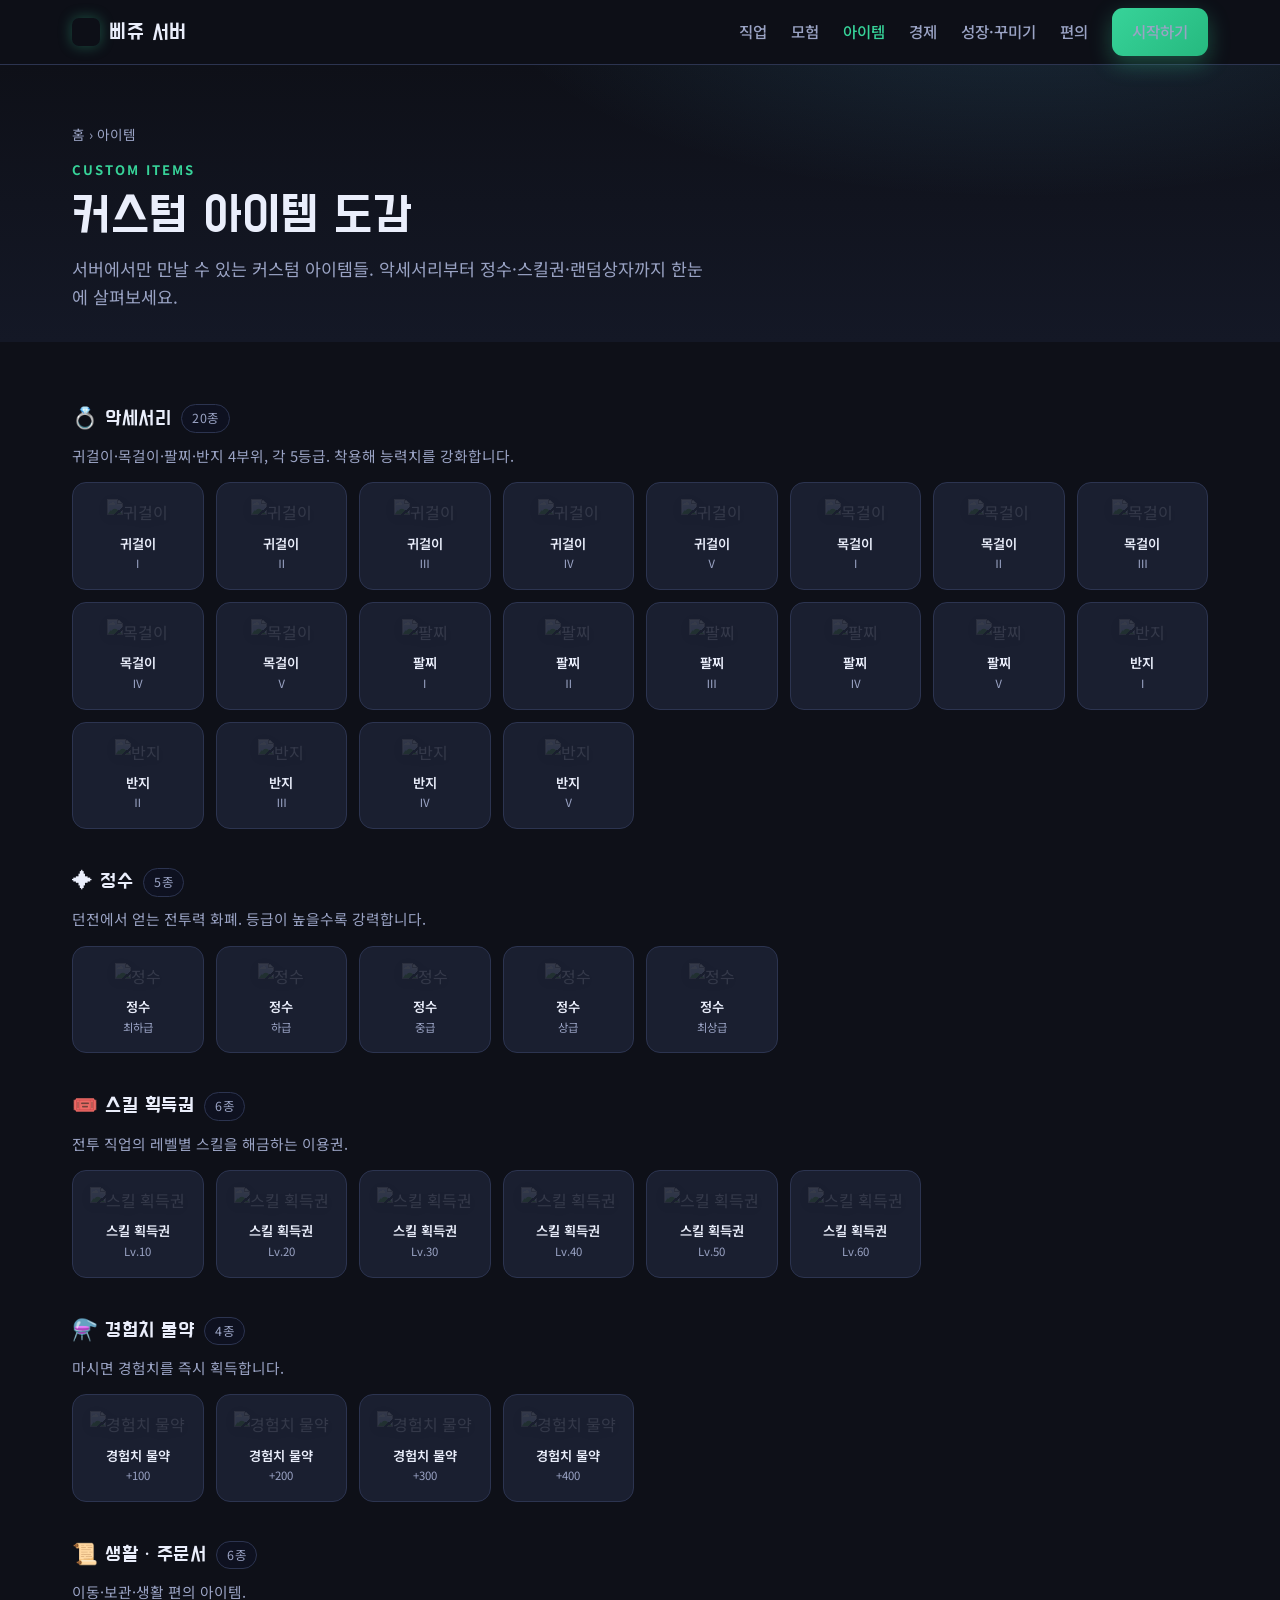
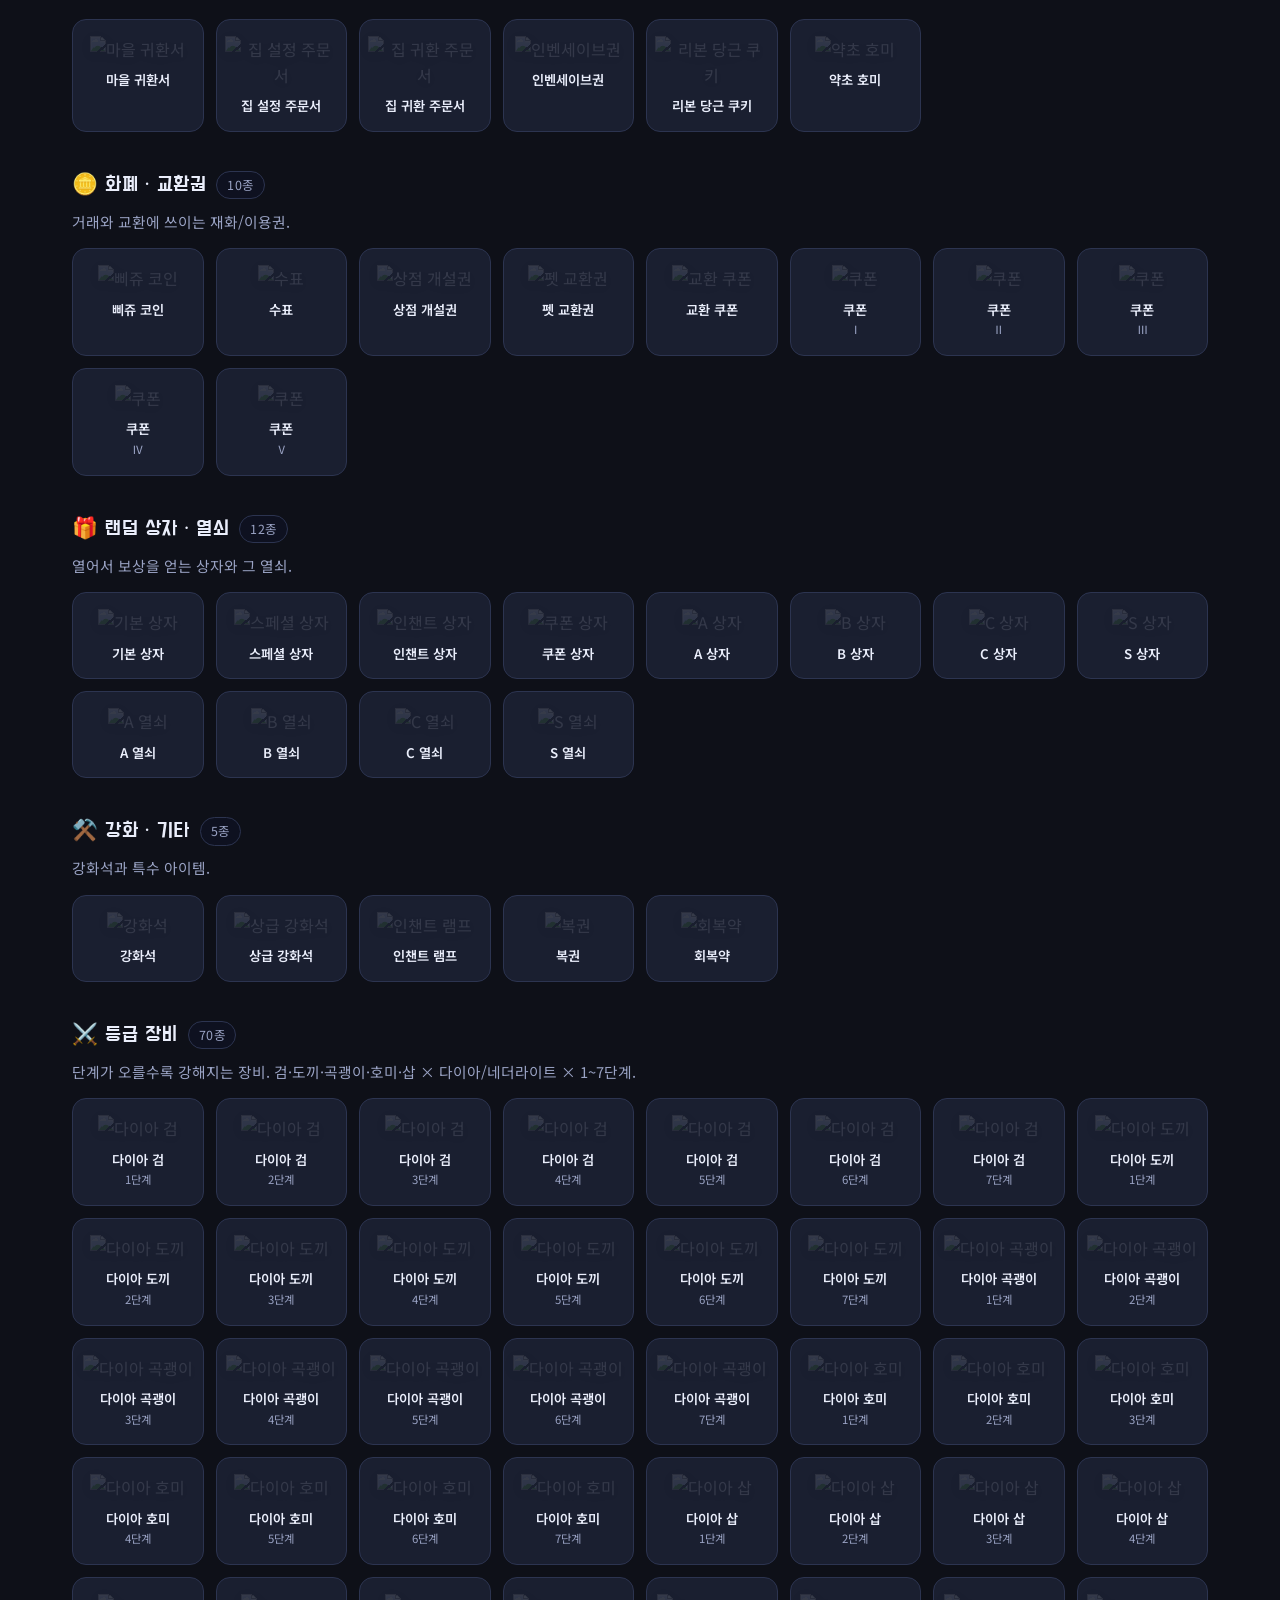
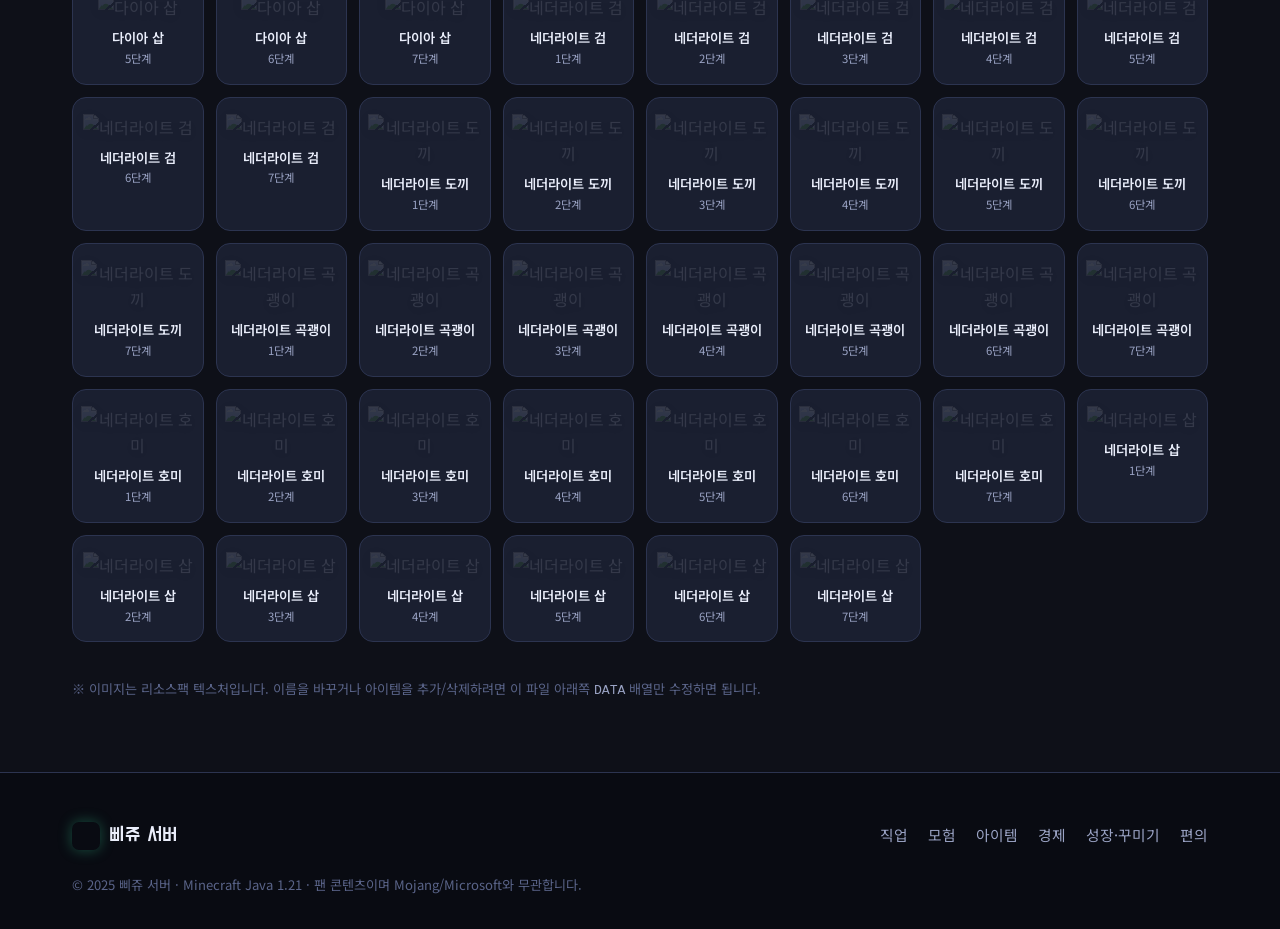
==== items.html @ da5d356c "Add files via upload" ====
<!DOCTYPE html>
<html lang="ko">
<head>
<meta charset="UTF-8">
<meta name="viewport" content="width=device-width, initial-scale=1.0">
<title>아이템 · 삐쥬 서버</title>
<link rel="preconnect" href="https://fonts.googleapis.com">
<link rel="preconnect" href="https://fonts.gstatic.com" crossorigin>
<link href="https://fonts.googleapis.com/css2?family=Do+Hyeon&family=Noto+Sans+KR:wght@400;500;700;900&display=swap" rel="stylesheet">
<link rel="stylesheet" href="style.css">
</head>
<body>

<header>
  <div class="wrap nav">
    <a class="brand" href="index.html"><span class="cube"></span>삐쥬 서버</a>
    <nav class="menu" id="menu">
      <a href="jobs.html">직업</a>
      <a href="adventure.html">모험</a>
      <a href="items.html" class="active">아이템</a>
      <a href="economy.html">경제</a>
      <a href="customize.html">성장·꾸미기</a>
      <a href="features.html">편의</a>
      <a class="btn btn-primary" href="index.html#join">시작하기</a>
    </nav>
    <button class="navtoggle" id="navtoggle" aria-label="메뉴">☰</button>
  </div>
</header>

<section class="pagehero">
  <div class="wrap reveal">
    <div class="crumb"><a href="index.html">홈</a> › 아이템</div>
    <div class="eyebrow">CUSTOM ITEMS</div>
    <h1>커스텀 아이템 도감</h1>
    <p>서버에서만 만날 수 있는 커스텀 아이템들. 악세서리부터 정수·스킬권·랜덤상자까지 한눈에 살펴보세요.</p>
  </div>
</section>

<section class="block">
  <div class="wrap">
    <div id="gallery"></div>
    <p style="color:#5a6489;font-size:.82rem;margin-top:10px">※ 이미지는 리소스팩 텍스처입니다. 이름을 바꾸거나 아이템을 추가/삭제하려면 이 파일 아래쪽 <code style="color:var(--muted)">DATA</code> 배열만 수정하면 됩니다.</p>
  </div>
</section>

<footer>
  <div class="wrap">
    <div class="foot">
      <a class="brand" href="index.html"><span class="cube"></span>삐쥬 서버</a>
      <div class="links">
        <a href="jobs.html">직업</a><a href="adventure.html">모험</a>
        <a href="items.html">아이템</a><a href="economy.html">경제</a>
        <a href="customize.html">성장·꾸미기</a><a href="features.html">편의</a>
      </div>
    </div>
    <div class="copyright">© 2025 삐쥬 서버 · Minecraft Java 1.21 · 팬 콘텐츠이며 Mojang/Microsoft와 무관합니다.</div>
  </div>
</footer>

<!-- ================== 아이템 데이터 (여기만 수정하면 됩니다) ================== -->
<script>
  // img = images/items/<여기>.png  ·  name = 표시 이름  ·  sub = 작은 보조 텍스트(선택)
  const DATA = [
    { cat:"악세서리", icon:"💍", desc:"귀걸이·목걸이·팔찌·반지 4부위, 각 5등급. 착용해 능력치를 강화합니다.", items:[
      {img:"earringa",name:"귀걸이",sub:"Ⅰ"},{img:"earringb",name:"귀걸이",sub:"Ⅱ"},{img:"earringc",name:"귀걸이",sub:"Ⅲ"},{img:"earringd",name:"귀걸이",sub:"Ⅳ"},{img:"earringe",name:"귀걸이",sub:"Ⅴ"},
      {img:"necklacea",name:"목걸이",sub:"Ⅰ"},{img:"necklaceb",name:"목걸이",sub:"Ⅱ"},{img:"necklacec",name:"목걸이",sub:"Ⅲ"},{img:"necklaced",name:"목걸이",sub:"Ⅳ"},{img:"necklacee",name:"목걸이",sub:"Ⅴ"},
      {img:"braceleta",name:"팔찌",sub:"Ⅰ"},{img:"braceletb",name:"팔찌",sub:"Ⅱ"},{img:"braceletc",name:"팔찌",sub:"Ⅲ"},{img:"braceletd",name:"팔찌",sub:"Ⅳ"},{img:"bracelete",name:"팔찌",sub:"Ⅴ"},
      {img:"ringa",name:"반지",sub:"Ⅰ"},{img:"ringb",name:"반지",sub:"Ⅱ"},{img:"ringc",name:"반지",sub:"Ⅲ"},{img:"ringd",name:"반지",sub:"Ⅳ"},{img:"ringe",name:"반지",sub:"Ⅴ"},
    ]},
    { cat:"정수", icon:"✦", desc:"던전에서 얻는 전투력 화폐. 등급이 높을수록 강력합니다.", items:[
      {img:"essence_1",name:"정수",sub:"최하급"},{img:"essence_2",name:"정수",sub:"하급"},{img:"essence_3",name:"정수",sub:"중급"},{img:"essence_4",name:"정수",sub:"상급"},{img:"essence_5",name:"정수",sub:"최상급"},
    ]},
    { cat:"스킬 획득권", icon:"🎟️", desc:"전투 직업의 레벨별 스킬을 해금하는 이용권.", items:[
      {img:"skill_10",name:"스킬 획득권",sub:"Lv.10"},{img:"skill_20",name:"스킬 획득권",sub:"Lv.20"},{img:"skill_30",name:"스킬 획득권",sub:"Lv.30"},
      {img:"skill_40",name:"스킬 획득권",sub:"Lv.40"},{img:"skill_50",name:"스킬 획득권",sub:"Lv.50"},{img:"skill_60",name:"스킬 획득권",sub:"Lv.60"},
    ]},
    { cat:"경험치 물약", icon:"⚗️", desc:"마시면 경험치를 즉시 획득합니다.", items:[
      {img:"exp_100",name:"경험치 물약",sub:"+100"},{img:"exp_200",name:"경험치 물약",sub:"+200"},{img:"exp_300",name:"경험치 물약",sub:"+300"},{img:"exp_400",name:"경험치 물약",sub:"+400"},
    ]},
    { cat:"생활 · 주문서", icon:"📜", desc:"이동·보관·생활 편의 아이템.", items:[
      {img:"reture",name:"마을 귀환서"},{img:"home1",name:"집 설정 주문서"},{img:"home2",name:"집 귀환 주문서"},
      {img:"inv_save",name:"인벤세이브권"},{img:"rd_cookie",name:"리본 당근 쿠키"},{img:"herb_hoe",name:"약초 호미"},
    ]},
    { cat:"화폐 · 교환권", icon:"🪙", desc:"거래와 교환에 쓰이는 재화/이용권.", items:[
      {img:"ppizoo_coin",name:"삐쥬 코인"},{img:"check",name:"수표"},{img:"usershop",name:"상점 개설권"},
      {img:"petcoupon",name:"펫 교환권"},{img:"cmcoupon",name:"교환 쿠폰"},
      {img:"coupon_1",name:"쿠폰",sub:"Ⅰ"},{img:"coupon_2",name:"쿠폰",sub:"Ⅱ"},{img:"coupon_3",name:"쿠폰",sub:"Ⅲ"},{img:"coupon_4",name:"쿠폰",sub:"Ⅳ"},{img:"coupon_5",name:"쿠폰",sub:"Ⅴ"},
    ]},
    { cat:"랜덤 상자 · 열쇠", icon:"🎁", desc:"열어서 보상을 얻는 상자와 그 열쇠.", items:[
      {img:"basic_box",name:"기본 상자"},{img:"special_box",name:"스페셜 상자"},{img:"enchant_box",name:"인챈트 상자"},{img:"coupon_chest",name:"쿠폰 상자"},
      {img:"a_box",name:"A 상자"},{img:"b_box",name:"B 상자"},{img:"c_box",name:"C 상자"},{img:"s_box",name:"S 상자"},
      {img:"akey",name:"A 열쇠"},{img:"bkey",name:"B 열쇠"},{img:"ckey",name:"C 열쇠"},{img:"skey",name:"S 열쇠"},
    ]},
    { cat:"강화 · 기타", icon:"⚒️", desc:"강화석과 특수 아이템.", items:[
      {img:"estone",name:"강화석"},{img:"ecstone",name:"상급 강화석"},{img:"enchlemp",name:"인챈트 램프"},{img:"lottery",name:"복권"},{img:"health",name:"회복약"},
    ]},
  ];

  // ---- 등급 장비 70종 자동 생성 (다이아/네더라이트 · 검/도끼/곡괭이/호미/삽 · 1~7단계) ----
  const _tools=[["검","sword"],["도끼","axe"],["곡괭이","pickaxe"],["호미","hoe"],["삽","shovel"]];
  const _mats=[["다이아","diamond"],["네더라이트","netherite"]];
  const _gear=[];
  _mats.forEach(([mk,me])=>_tools.forEach(([tk,te])=>{ for(let i=1;i<=7;i++) _gear.push({img:`${me}_${te}_${i}`,name:`${mk} ${tk}`,sub:`${i}단계`}); }));
  DATA.push({ cat:"등급 장비", icon:"⚔️", desc:"단계가 오를수록 강해지는 장비. 검·도끼·곡괭이·호미·삽 × 다이아/네더라이트 × 1~7단계.", items:_gear });

  // ---- 렌더링 ----
  const tex = img => `images/items/${img}.png`;
  const card = it => `<div class="itemcard reveal"><img class="tex" src="${tex(it.img)}" alt="${it.name}" loading="lazy" onerror="this.style.opacity='.12'"><span class="nm">${it.name}</span>${it.sub?`<span class="sub">${it.sub}</span>`:''}</div>`;
  document.getElementById('gallery').innerHTML = DATA.map(c => `
    <div class="itemcat">
      <h2>${c.icon||''} ${c.cat} <span class="cnt">${c.items.length}종</span></h2>
      ${c.desc?`<p class="desc">${c.desc}</p>`:''}
      <div class="itemgrid">${c.items.map(card).join('')}</div>
    </div>`).join('');
</script>
<script src="script.js"></script>
</body>
</html>
---- style.css ----
/* ============================================================
   삐쥬 서버 사이트 공통 스타일
   색/폰트는 :root 변수에서 한 번에 바꿀 수 있어요.
   ============================================================ */
:root{
  --bg:#0e1018; --bg2:#141826; --card:#1a1f30; --card2:#212740;
  --line:#2c3450; --text:#eaeefb; --muted:#9aa3c4;
  --emerald:#37d399; --gold:#ffce56; --violet:#9b7bff; --rose:#ff6b8b; --sky:#5ec6ff;
  --shadow:0 18px 40px rgba(0,0,0,.45);
  --maxw:1180px;
}
*{box-sizing:border-box;margin:0;padding:0}
html{scroll-behavior:smooth}
body{font-family:"Noto Sans KR",system-ui,sans-serif;background:var(--bg);color:var(--text);
  line-height:1.65;-webkit-font-smoothing:antialiased;overflow-x:hidden}
h1,h2,h3,.brand,.display{font-family:"Do Hyeon","Noto Sans KR",sans-serif;font-weight:400;letter-spacing:.5px}
a{color:inherit;text-decoration:none}
.wrap{max-width:var(--maxw);margin:0 auto;padding:0 22px}
.accent{color:var(--emerald)}

/* ===== NAV ===== */
header{position:sticky;top:0;z-index:50;backdrop-filter:blur(12px);
  background:rgba(14,16,24,.72);border-bottom:1px solid var(--line)}
.nav{display:flex;align-items:center;justify-content:space-between;height:64px}
.brand{font-size:1.4rem;display:flex;align-items:center;gap:9px}
.brand .cube{width:28px;height:28px;border-radius:7px;
  background:url('images/pack.png') center/cover;box-shadow:0 0 14px rgba(55,211,153,.35)}
.menu{display:flex;gap:24px;align-items:center}
.menu a{color:var(--muted);font-size:.97rem;font-weight:500;transition:color .2s}
.menu a:hover,.menu a.active{color:var(--text)}
.menu a.active{color:var(--emerald)}
.btn{display:inline-flex;align-items:center;gap:8px;padding:11px 20px;border-radius:11px;
  font-weight:700;font-size:.95rem;cursor:pointer;border:none;transition:transform .15s,box-shadow .2s}
.btn-primary{background:linear-gradient(135deg,var(--emerald),#26b97f);color:#06241a;box-shadow:0 8px 22px rgba(55,211,153,.32)}
.btn-primary:hover{transform:translateY(-2px);box-shadow:0 12px 28px rgba(55,211,153,.45)}
.btn-ghost{background:var(--card2);color:var(--text);border:1px solid var(--line)}
.btn-ghost:hover{transform:translateY(-2px);background:#283058}
.navtoggle{display:none;background:none;border:none;color:var(--text);font-size:1.6rem;cursor:pointer}

/* ===== HERO (홈) ===== */
.hero{position:relative;padding:84px 0 70px;overflow:hidden}
.hero::before{content:"";position:absolute;inset:0;z-index:-2;
  background:radial-gradient(1100px 480px at 70% -10%,rgba(155,123,255,.25),transparent 60%),
             radial-gradient(900px 460px at 8% 20%,rgba(55,211,153,.18),transparent 60%),
             linear-gradient(180deg,var(--bg),var(--bg2))}
.hero-grid{display:grid;grid-template-columns:1.05fr .95fr;gap:46px;align-items:center}
.tagline{display:inline-flex;gap:8px;align-items:center;background:var(--card);border:1px solid var(--line);
  padding:7px 14px;border-radius:999px;font-size:.85rem;color:var(--muted);font-weight:600;margin-bottom:20px}
.tagline .dot{width:8px;height:8px;border-radius:50%;background:var(--emerald);box-shadow:0 0 10px var(--emerald)}
.hero h1{font-size:clamp(2.6rem,6vw,4.4rem);line-height:1.08;margin-bottom:18px}
.hero h1 .g{background:linear-gradient(120deg,var(--emerald),var(--gold));-webkit-background-clip:text;background-clip:text;color:transparent}
.hero p.lead{font-size:1.12rem;color:var(--muted);max-width:520px;margin-bottom:28px}
.hero-cta{display:flex;gap:14px;flex-wrap:wrap;align-items:center}
.ipbox{margin-top:22px;display:inline-flex;align-items:center;gap:12px;background:#0a0c14;border:1px dashed var(--line);
  padding:12px 16px;border-radius:12px;font-size:.95rem}
.ipbox b{font-family:"Do Hyeon";letter-spacing:1px;color:var(--emerald)}
.ipbox .copy{color:var(--muted);font-size:.82rem}

/* ===== PAGE HERO (서브 페이지 머리말) ===== */
.pagehero{position:relative;padding:58px 0 30px;overflow:hidden}
.pagehero::before{content:"";position:absolute;inset:0;z-index:-2;
  background:radial-gradient(900px 360px at 80% -30%,rgba(94,198,255,.16),transparent 60%),
             linear-gradient(180deg,var(--bg),var(--bg2))}
.pagehero .eyebrow{margin-bottom:8px}
.pagehero h1{font-size:clamp(2rem,5vw,3.1rem);line-height:1.12;margin-bottom:10px}
.pagehero p{color:var(--muted);font-size:1.08rem;max-width:640px}
.crumb{color:var(--muted);font-size:.85rem;margin-bottom:14px}
.crumb a:hover{color:var(--text)}

/* ===== IMAGE SLOT ===== */
.shot{position:relative;border-radius:18px;overflow:hidden;background:#0b0d18;
  border:2px dashed var(--line);min-height:230px;display:grid;place-items:center;box-shadow:var(--shadow)}
.shot::before{content:"📷  images/" attr(data-img);position:absolute;z-index:0;color:#5a6489;
  font-size:.88rem;font-weight:600;text-align:center;padding:12px}
.shot img{position:relative;z-index:1;width:100%;height:100%;object-fit:cover;display:block;min-height:230px}
.hero .shot,.hero .shot img{min-height:330px}

/* ===== SECTION ===== */
section.block{padding:60px 0;position:relative}
section.block.alt{background:var(--bg2)}
.eyebrow{color:var(--emerald);font-weight:700;letter-spacing:2px;font-size:.82rem;text-transform:uppercase;margin-bottom:10px}
.head{max-width:680px;margin-bottom:36px}
.head h2{font-size:clamp(1.7rem,4vw,2.4rem);line-height:1.15;margin-bottom:12px}
.head p{color:var(--muted);font-size:1.05rem}

.grid{display:grid;gap:18px}
.g2{grid-template-columns:repeat(2,1fr)}
.g3{grid-template-columns:repeat(3,1fr)}
.g4{grid-template-columns:repeat(4,1fr)}

.card{background:var(--card);border:1px solid var(--line);border-radius:16px;padding:24px;
  transition:transform .2s,border-color .2s,background .2s}
.card:hover{transform:translateY(-5px);border-color:#3a4570;background:var(--card2)}
.card .ic{font-size:2rem;display:inline-grid;place-items:center;width:54px;height:54px;border-radius:13px;
  background:#0e1120;border:1px solid var(--line);margin-bottom:15px}
.card h3{font-size:1.22rem;margin-bottom:8px}
.card p{color:var(--muted);font-size:.95rem}
.card .tags{margin-top:14px;display:flex;flex-wrap:wrap;gap:7px}
.tag{font-size:.76rem;font-weight:600;color:var(--muted);background:#0e1120;border:1px solid var(--line);padding:4px 10px;border-radius:999px}
/* 클릭 가능한 카테고리 카드 (홈) */
a.card{display:block}
a.card .more{margin-top:14px;color:var(--emerald);font-weight:700;font-size:.9rem}

.split{display:grid;grid-template-columns:1fr 1fr;gap:40px;align-items:center}
.featlist{display:flex;flex-direction:column;gap:16px}
.feat{display:flex;gap:14px;align-items:flex-start}
.feat .fic{flex:0 0 auto;width:42px;height:42px;border-radius:11px;display:grid;place-items:center;font-size:1.25rem;
  background:#0e1120;border:1px solid var(--line)}
.feat h4{font-size:1.05rem;margin-bottom:3px}
.feat p{color:var(--muted);font-size:.92rem}

.subhead{margin:28px 0 14px;color:var(--muted);font-size:1.05rem}

/* 경제 화폐 */
.coins{display:grid;grid-template-columns:1fr 1fr;gap:18px}
.coin{border-radius:16px;padding:26px;border:1px solid var(--line)}
.coin.ess{background:linear-gradient(160deg,rgba(155,123,255,.16),var(--card));border-color:#43386f}
.coin.gold{background:linear-gradient(160deg,rgba(255,206,86,.14),var(--card));border-color:#5c4f23}
.coin .big{font-family:"Do Hyeon";font-size:1.5rem;margin-bottom:6px}
.coin.ess .big{color:var(--violet)} .coin.gold .big{color:var(--gold)}
.coin p{color:var(--muted);font-size:.95rem}

/* 던전 */
.dungeons{display:grid;grid-template-columns:repeat(5,1fr);gap:12px}
.dg{background:var(--card);border:1px solid var(--line);border-radius:14px;padding:18px 14px;text-align:center;transition:transform .2s}
.dg:hover{transform:translateY(-4px);border-color:#3a4570}
.dg .n{font-size:.74rem;color:var(--emerald);font-weight:700;letter-spacing:1px}
.dg .e{font-size:1.7rem;margin:8px 0}
.dg .t{font-size:.92rem;font-weight:700}
.dg .lv{font-size:.74rem;color:var(--muted);margin-top:3px}

/* footer */
footer{background:#090b12;border-top:1px solid var(--line);padding:46px 0 34px;margin-top:10px}
.foot{display:flex;justify-content:space-between;gap:24px;flex-wrap:wrap;align-items:center}
.foot .brand{font-size:1.25rem}
.foot .links{display:flex;gap:20px;color:var(--muted);font-size:.92rem;flex-wrap:wrap}
.foot .links a:hover{color:var(--text)}
.copyright{color:#5a6489;font-size:.82rem;margin-top:22px}

/* ===== 아이템 갤러리 ===== */
.itemcat{margin-bottom:36px}
.itemcat h2{font-family:"Do Hyeon";font-size:1.3rem;margin-bottom:14px;display:flex;align-items:center;gap:10px;flex-wrap:wrap}
.itemcat h2 .cnt{font-family:"Noto Sans KR";font-size:.78rem;color:var(--muted);background:#0e1120;border:1px solid var(--line);padding:3px 10px;border-radius:999px}
.itemcat .desc{color:var(--muted);font-size:.92rem;margin:-6px 0 14px}
.itemgrid{display:grid;grid-template-columns:repeat(auto-fill,minmax(116px,1fr));gap:12px}
.itemcard{background:var(--card);border:1px solid var(--line);border-radius:14px;padding:16px 8px;text-align:center;
  transition:transform .18s,border-color .18s,background .18s}
.itemcard:hover{transform:translateY(-4px);border-color:#3a4570;background:var(--card2)}
.itemcard .tex{width:52px;height:52px;object-fit:contain;image-rendering:pixelated;
  margin-bottom:9px;filter:drop-shadow(0 3px 6px rgba(0,0,0,.45))}
.itemcard .nm{display:block;font-size:.83rem;font-weight:600;line-height:1.32}
.itemcard .sub{display:block;font-size:.71rem;color:var(--muted);margin-top:2px}

/* reveal */
.reveal{opacity:0;transform:translateY(26px);transition:opacity .7s ease,transform .7s ease}
.reveal.in{opacity:1;transform:none}

/* responsive */
@media(max-width:900px){
  .hero-grid,.split{grid-template-columns:1fr;gap:28px}
  .g4,.g3{grid-template-columns:repeat(2,1fr)}
  .dungeons{grid-template-columns:repeat(2,1fr)}
  .coins{grid-template-columns:1fr}
  .menu{position:fixed;inset:64px 0 auto 0;background:rgba(12,14,22,.98);flex-direction:column;gap:0;
    padding:8px 0;border-bottom:1px solid var(--line);display:none}
  .menu.open{display:flex}
  .menu a{width:100%;padding:14px 22px}
  .menu .btn{margin:10px 22px}
  .navtoggle{display:block}
}
@media(max-width:560px){
  .g4,.g3,.g2,.dungeons{grid-template-columns:1fr}
  section.block{padding:46px 0}
}
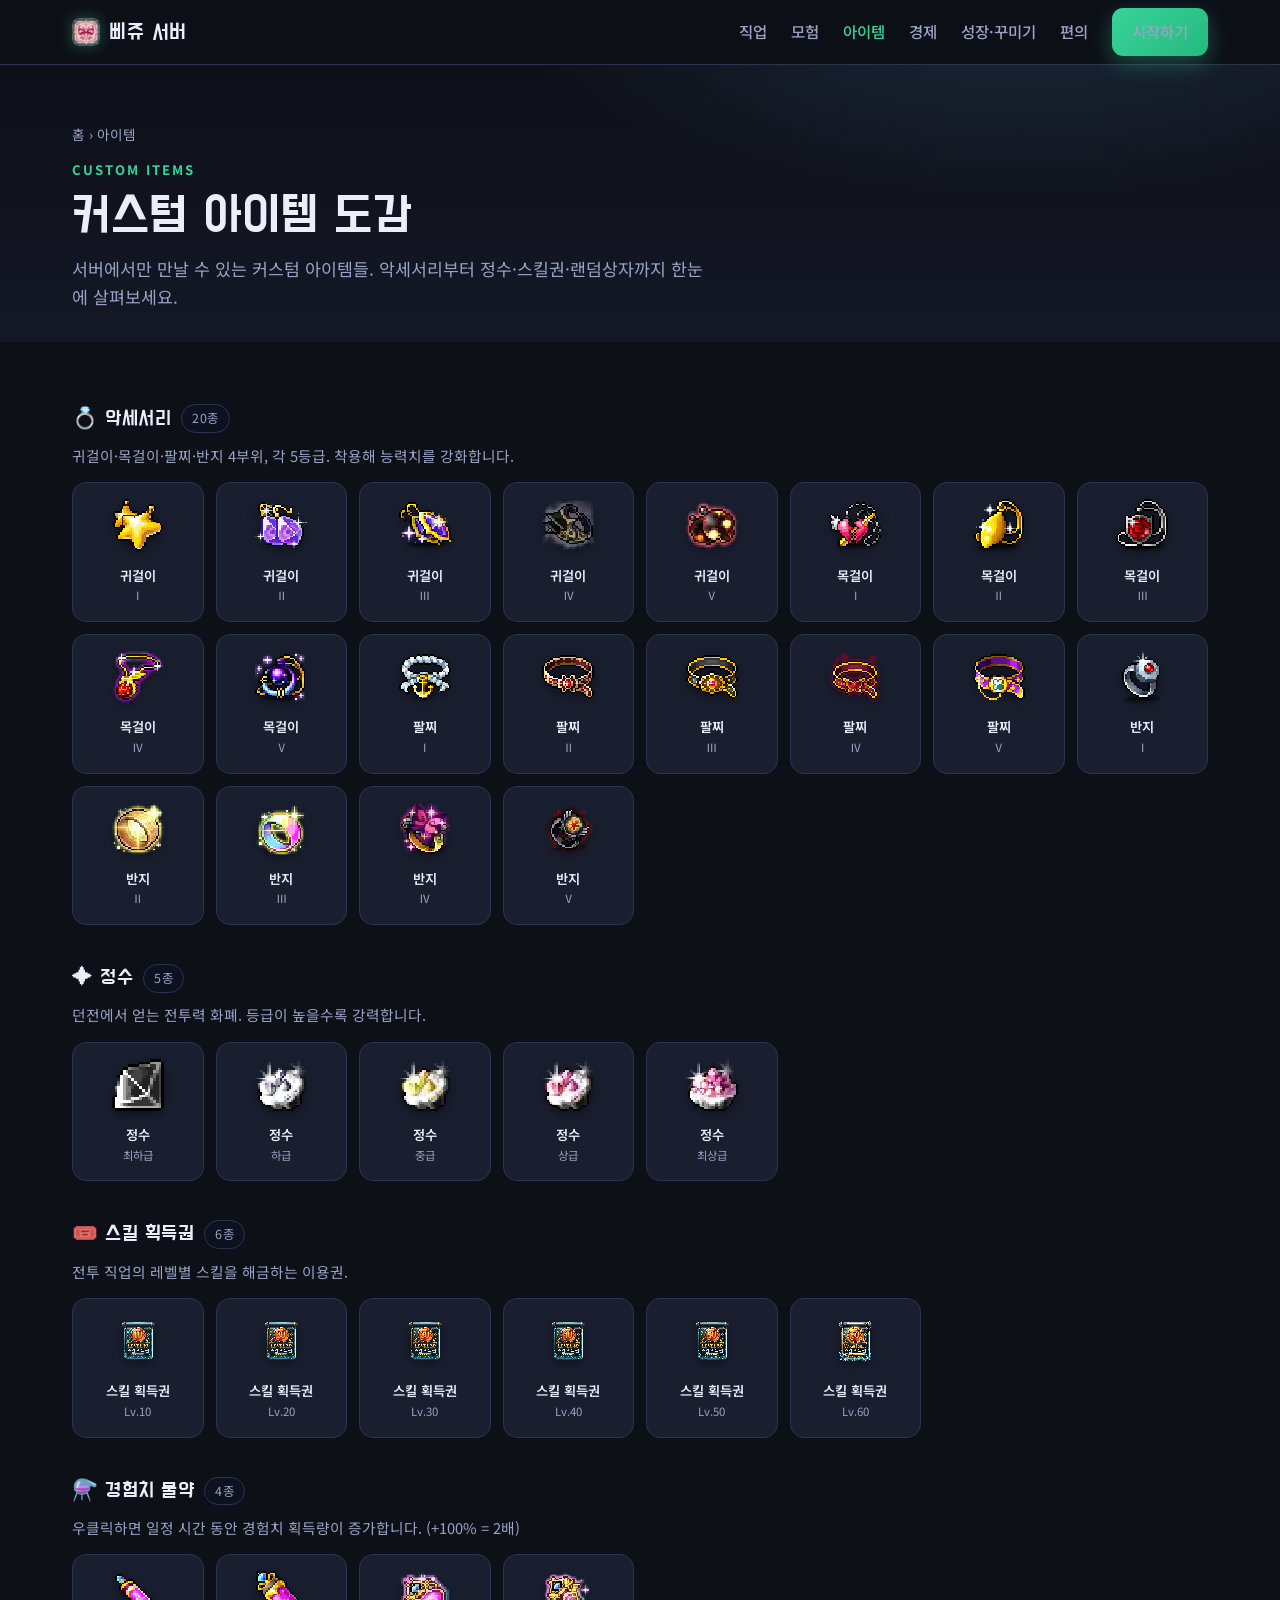
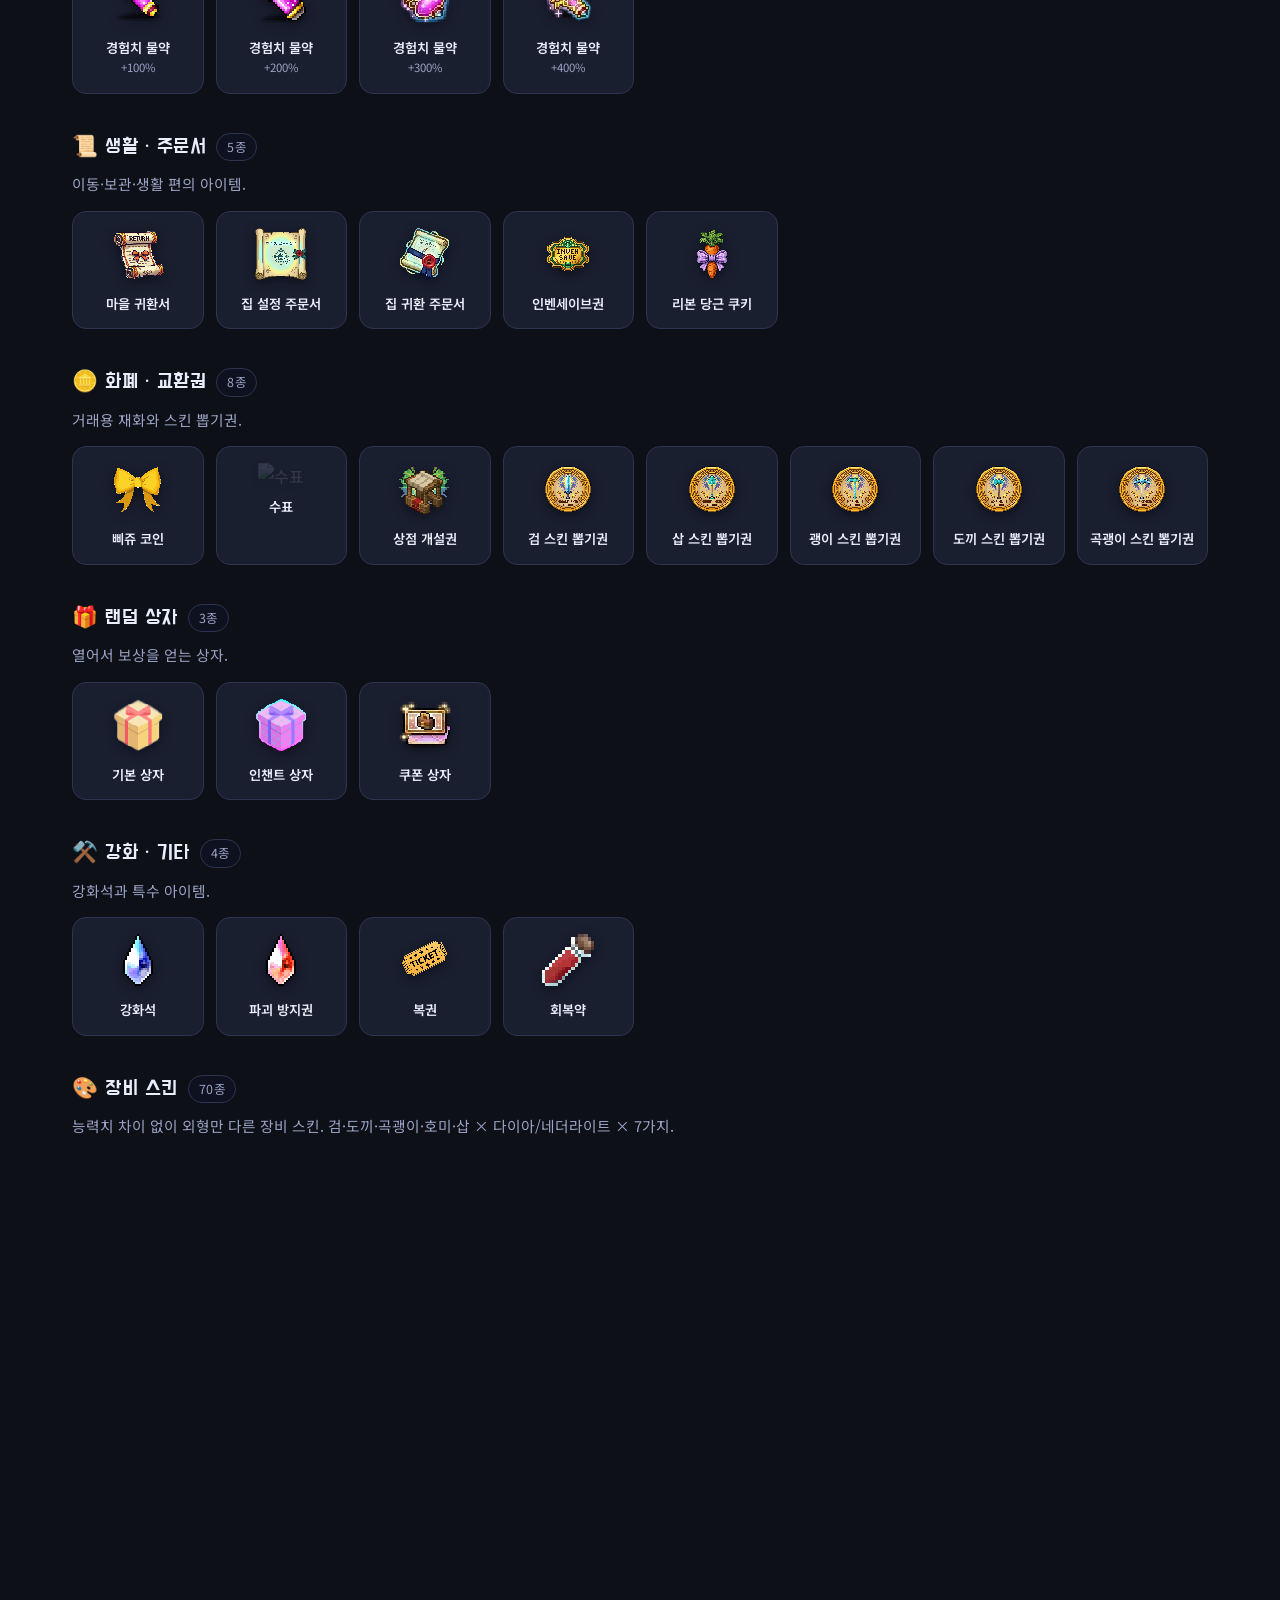
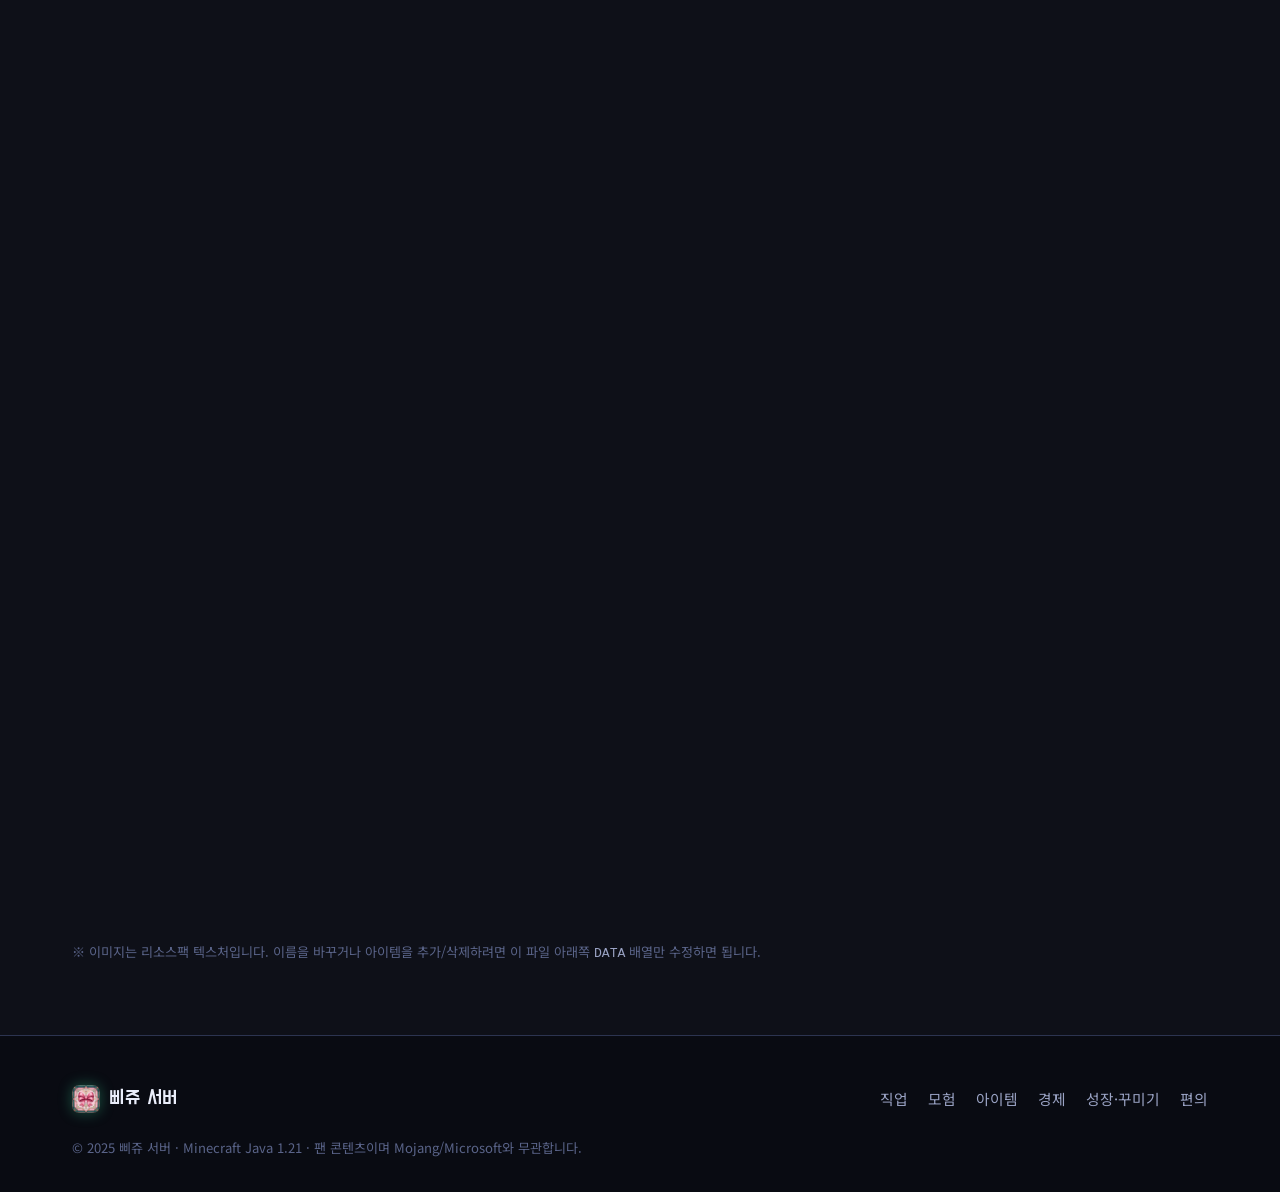
==== commit 547f98d8: "Update items.html" ====
--- a/items.html
+++ b/items.html
@@ -18,7 +18,7 @@
       <a href="jobs.html">직업</a>
       <a href="adventure.html">모험</a>
       <a href="items.html" class="active">아이템</a>
-      <a href="economy.html">경제</a>
+      <a href="economy.html">경제</a> 
       <a href="customize.html">성장·꾸미기</a>
       <a href="features.html">편의</a>
       <a class="btn btn-primary" href="index.html#join">시작하기</a>
@@ -74,34 +74,31 @@
       {img:"skill_10",name:"스킬 획득권",sub:"Lv.10"},{img:"skill_20",name:"스킬 획득권",sub:"Lv.20"},{img:"skill_30",name:"스킬 획득권",sub:"Lv.30"},
       {img:"skill_40",name:"스킬 획득권",sub:"Lv.40"},{img:"skill_50",name:"스킬 획득권",sub:"Lv.50"},{img:"skill_60",name:"스킬 획득권",sub:"Lv.60"},
     ]},
-    { cat:"경험치 물약", icon:"⚗️", desc:"마시면 경험치를 즉시 획득합니다.", items:[
-      {img:"exp_100",name:"경험치 물약",sub:"+100"},{img:"exp_200",name:"경험치 물약",sub:"+200"},{img:"exp_300",name:"경험치 물약",sub:"+300"},{img:"exp_400",name:"경험치 물약",sub:"+400"},
+    { cat:"경험치 물약", icon:"⚗️", desc:"우클릭하면 일정 시간 동안 경험치 획득량이 증가합니다. (+100% = 2배)", items:[
+      {img:"exp_100",name:"경험치 물약",sub:"+100%"},{img:"exp_200",name:"경험치 물약",sub:"+200%"},{img:"exp_300",name:"경험치 물약",sub:"+300%"},{img:"exp_400",name:"경험치 물약",sub:"+400%"},
     ]},
     { cat:"생활 · 주문서", icon:"📜", desc:"이동·보관·생활 편의 아이템.", items:[
       {img:"reture",name:"마을 귀환서"},{img:"home1",name:"집 설정 주문서"},{img:"home2",name:"집 귀환 주문서"},
-      {img:"inv_save",name:"인벤세이브권"},{img:"rd_cookie",name:"리본 당근 쿠키"},{img:"herb_hoe",name:"약초 호미"},
+      {img:"inv_save",name:"인벤세이브권"},{img:"rd_cookie",name:"리본 당근 쿠키"},
     ]},
-    { cat:"화폐 · 교환권", icon:"🪙", desc:"거래와 교환에 쓰이는 재화/이용권.", items:[
+    { cat:"화폐 · 교환권", icon:"🪙", desc:"거래용 재화와 스킨 뽑기권.", items:[
       {img:"ppizoo_coin",name:"삐쥬 코인"},{img:"check",name:"수표"},{img:"usershop",name:"상점 개설권"},
-      {img:"petcoupon",name:"펫 교환권"},{img:"cmcoupon",name:"교환 쿠폰"},
-      {img:"coupon_1",name:"쿠폰",sub:"Ⅰ"},{img:"coupon_2",name:"쿠폰",sub:"Ⅱ"},{img:"coupon_3",name:"쿠폰",sub:"Ⅲ"},{img:"coupon_4",name:"쿠폰",sub:"Ⅳ"},{img:"coupon_5",name:"쿠폰",sub:"Ⅴ"},
+      {img:"coupon_1",name:"검 스킨 뽑기권"},{img:"coupon_2",name:"삽 스킨 뽑기권"},{img:"coupon_3",name:"괭이 스킨 뽑기권"},{img:"coupon_4",name:"도끼 스킨 뽑기권"},{img:"coupon_5",name:"곡괭이 스킨 뽑기권"},
     ]},
-    { cat:"랜덤 상자 · 열쇠", icon:"🎁", desc:"열어서 보상을 얻는 상자와 그 열쇠.", items:[
-      {img:"basic_box",name:"기본 상자"},{img:"special_box",name:"스페셜 상자"},{img:"enchant_box",name:"인챈트 상자"},{img:"coupon_chest",name:"쿠폰 상자"},
-      {img:"a_box",name:"A 상자"},{img:"b_box",name:"B 상자"},{img:"c_box",name:"C 상자"},{img:"s_box",name:"S 상자"},
-      {img:"akey",name:"A 열쇠"},{img:"bkey",name:"B 열쇠"},{img:"ckey",name:"C 열쇠"},{img:"skey",name:"S 열쇠"},
+    { cat:"랜덤 상자", icon:"🎁", desc:"열어서 보상을 얻는 상자.", items:[
+      {img:"basic_box",name:"기본 상자"},{img:"enchant_box",name:"인챈트 상자"},{img:"coupon_chest",name:"쿠폰 상자"},
     ]},
     { cat:"강화 · 기타", icon:"⚒️", desc:"강화석과 특수 아이템.", items:[
-      {img:"estone",name:"강화석"},{img:"ecstone",name:"상급 강화석"},{img:"enchlemp",name:"인챈트 램프"},{img:"lottery",name:"복권"},{img:"health",name:"회복약"},
+      {img:"estone",name:"강화석"},{img:"ecstone",name:"파괴 방지권"},{img:"lottery",name:"복권"},{img:"health",name:"회복약"},
     ]},
   ];
 
-  // ---- 등급 장비 70종 자동 생성 (다이아/네더라이트 · 검/도끼/곡괭이/호미/삽 · 1~7단계) ----
+  // ---- 장비 스킨 70종 자동 생성 (다이아/네더라이트 · 검/도끼/곡괭이/호미/삽 · 7가지 스킨) ----
   const _tools=[["검","sword"],["도끼","axe"],["곡괭이","pickaxe"],["호미","hoe"],["삽","shovel"]];
   const _mats=[["다이아","diamond"],["네더라이트","netherite"]];
   const _gear=[];
-  _mats.forEach(([mk,me])=>_tools.forEach(([tk,te])=>{ for(let i=1;i<=7;i++) _gear.push({img:`${me}_${te}_${i}`,name:`${mk} ${tk}`,sub:`${i}단계`}); }));
-  DATA.push({ cat:"등급 장비", icon:"⚔️", desc:"단계가 오를수록 강해지는 장비. 검·도끼·곡괭이·호미·삽 × 다이아/네더라이트 × 1~7단계.", items:_gear });
+  _mats.forEach(([mk,me])=>_tools.forEach(([tk,te])=>{ for(let i=1;i<=7;i++) _gear.push({img:`${me}_${te}_${i}`,name:`${mk} ${tk}`,sub:`스킨 ${i}`}); }));
+  DATA.push({ cat:"장비 스킨", icon:"🎨", desc:"능력치 차이 없이 외형만 다른 장비 스킨. 검·도끼·곡괭이·호미·삽 × 다이아/네더라이트 × 7가지.", items:_gear });
 
   // ---- 렌더링 ----
   const tex = img => `images/items/${img}.png`;
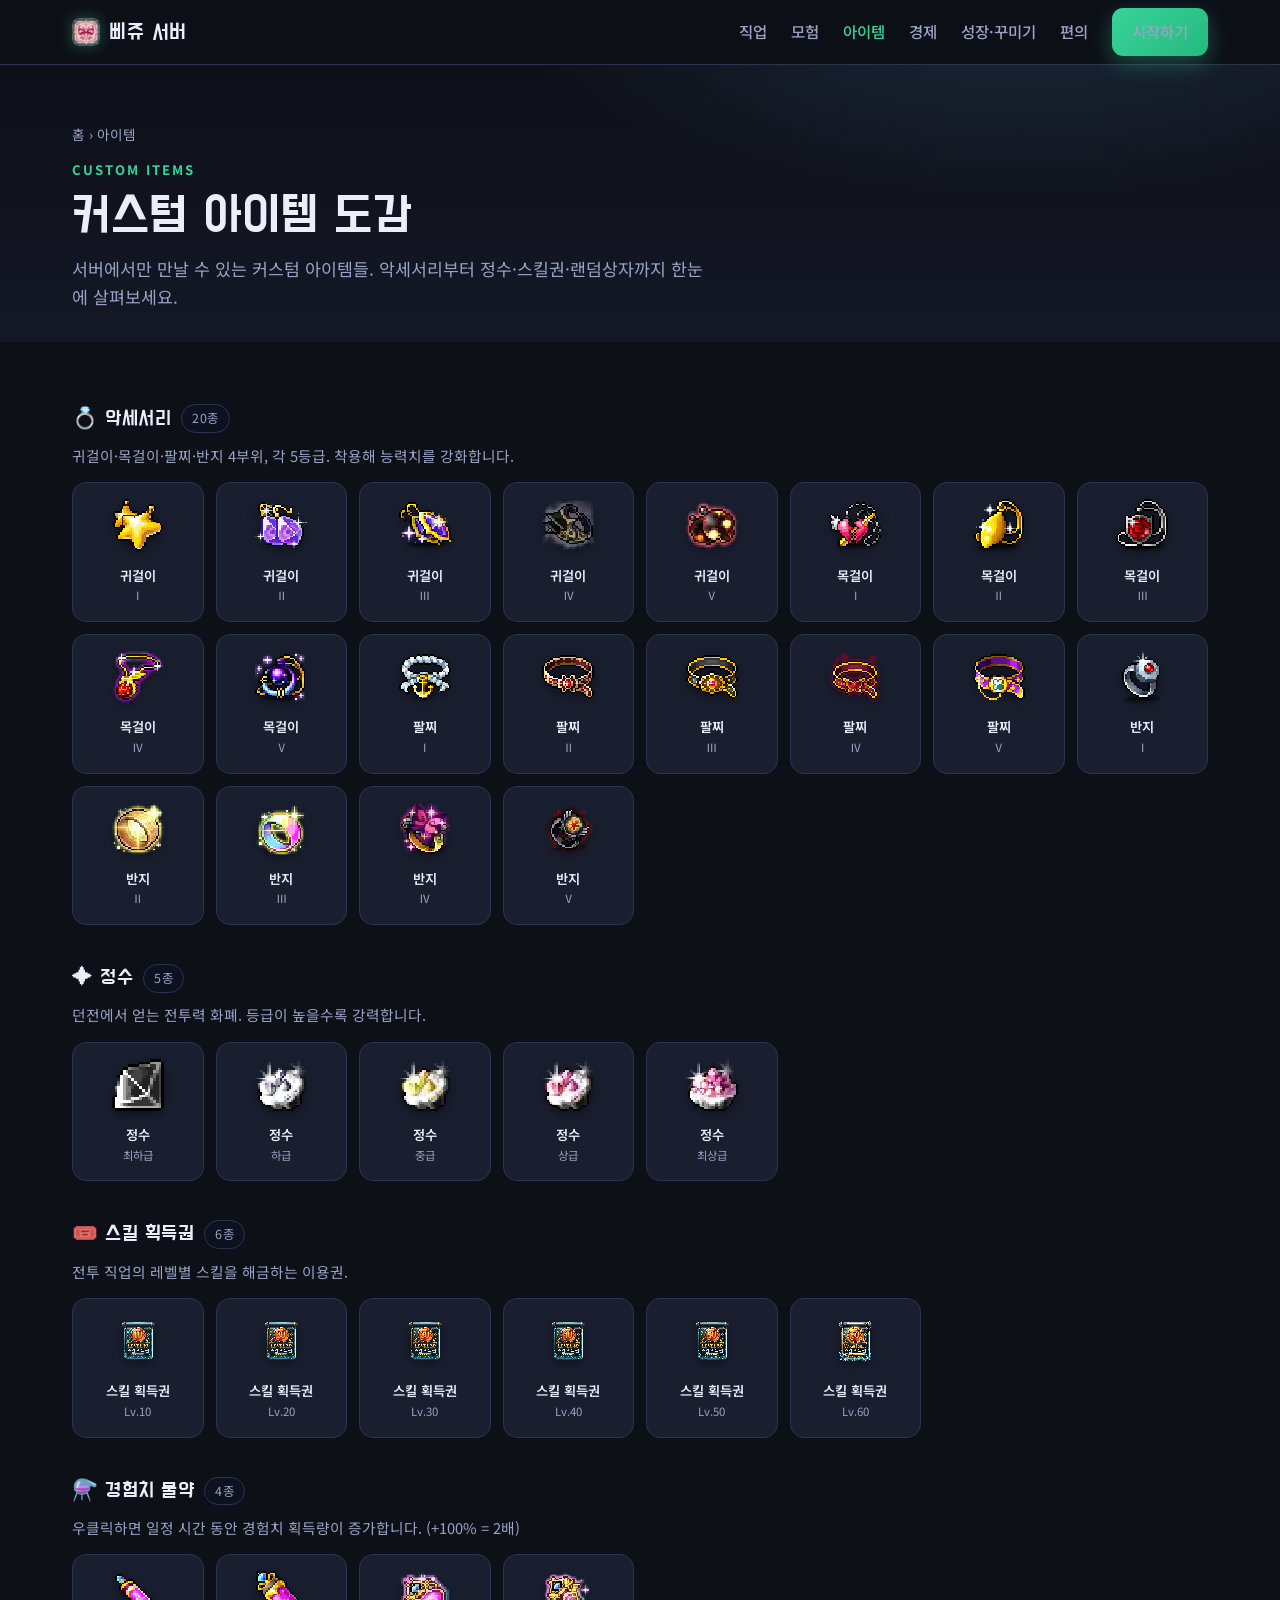
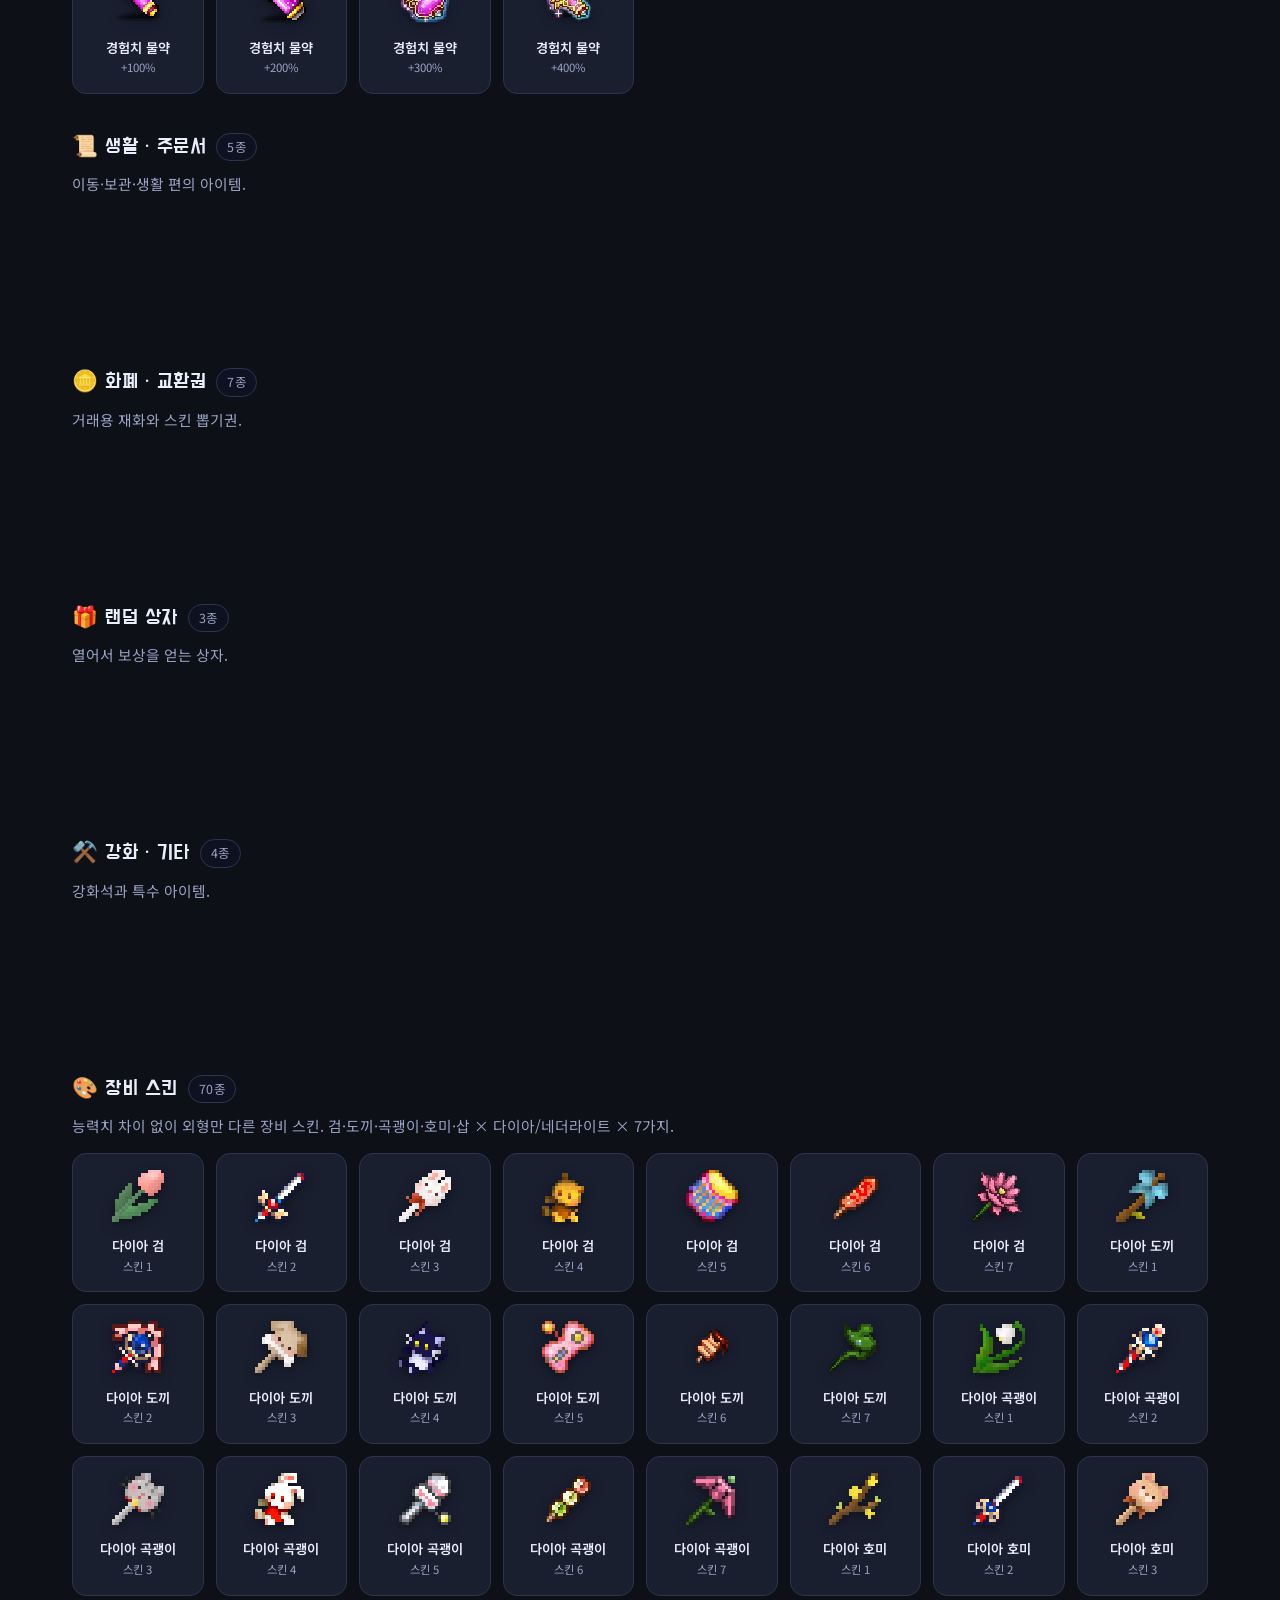
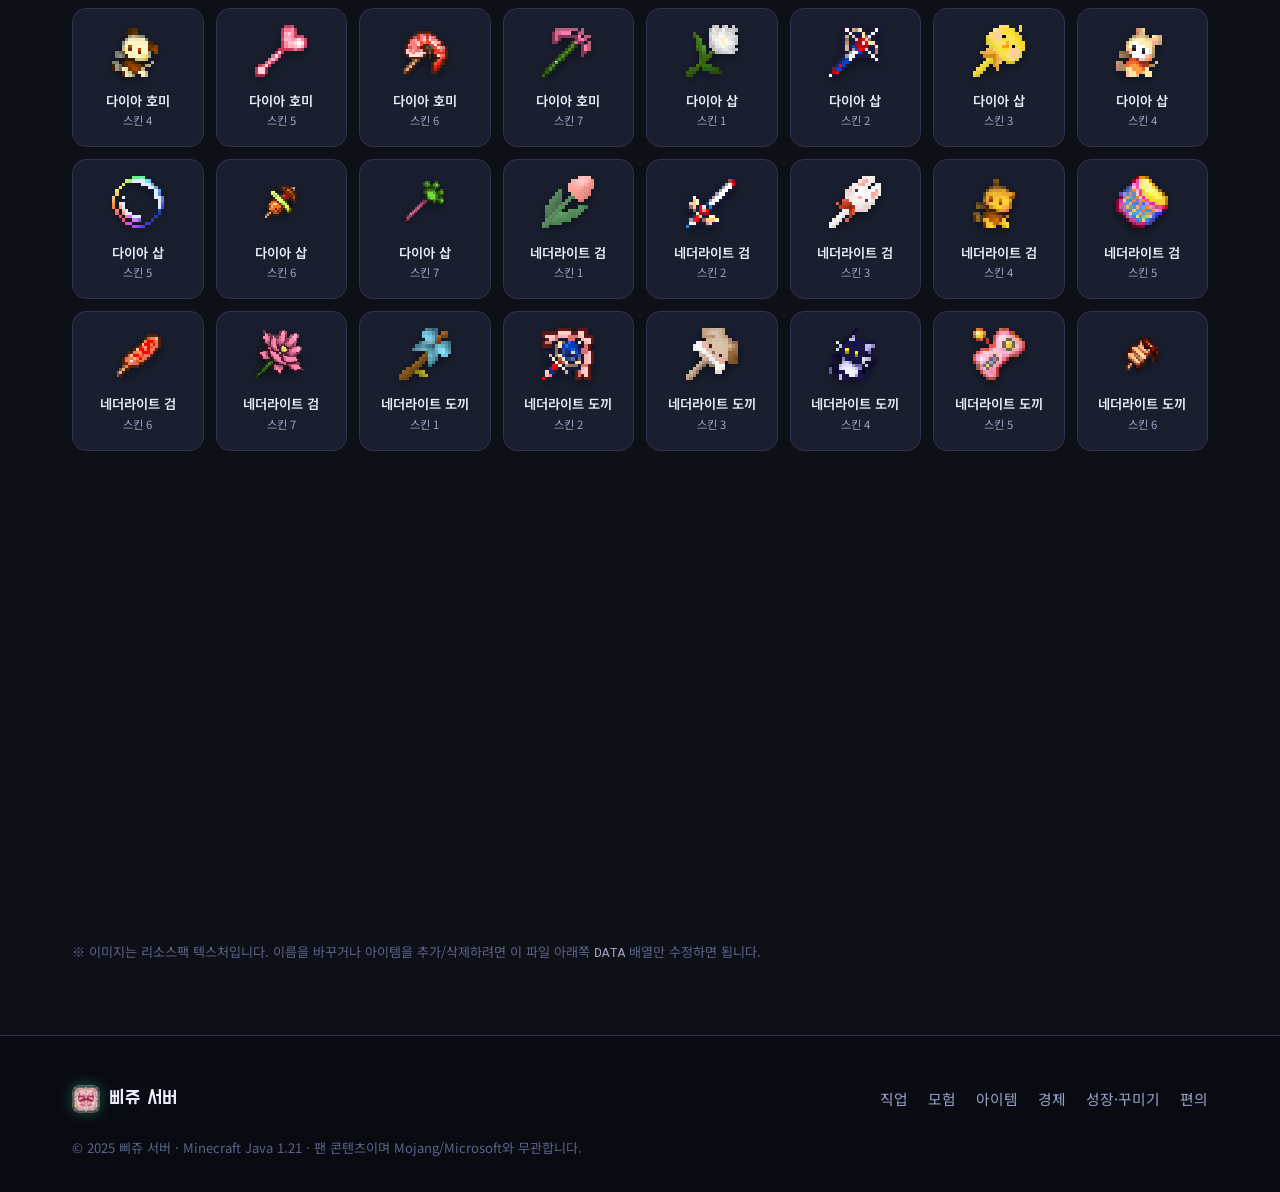
==== commit 9da23400: "Update items.html" ====
--- a/items.html
+++ b/items.html
@@ -82,7 +82,7 @@
       {img:"inv_save",name:"인벤세이브권"},{img:"rd_cookie",name:"리본 당근 쿠키"},
     ]},
     { cat:"화폐 · 교환권", icon:"🪙", desc:"거래용 재화와 스킨 뽑기권.", items:[
-      {img:"ppizoo_coin",name:"삐쥬 코인"},{img:"check",name:"수표"},{img:"usershop",name:"상점 개설권"},
+      {img:"check",name:"수표"},{img:"usershop",name:"상점 개설권"},
       {img:"coupon_1",name:"검 스킨 뽑기권"},{img:"coupon_2",name:"삽 스킨 뽑기권"},{img:"coupon_3",name:"괭이 스킨 뽑기권"},{img:"coupon_4",name:"도끼 스킨 뽑기권"},{img:"coupon_5",name:"곡괭이 스킨 뽑기권"},
     ]},
     { cat:"랜덤 상자", icon:"🎁", desc:"열어서 보상을 얻는 상자.", items:[
